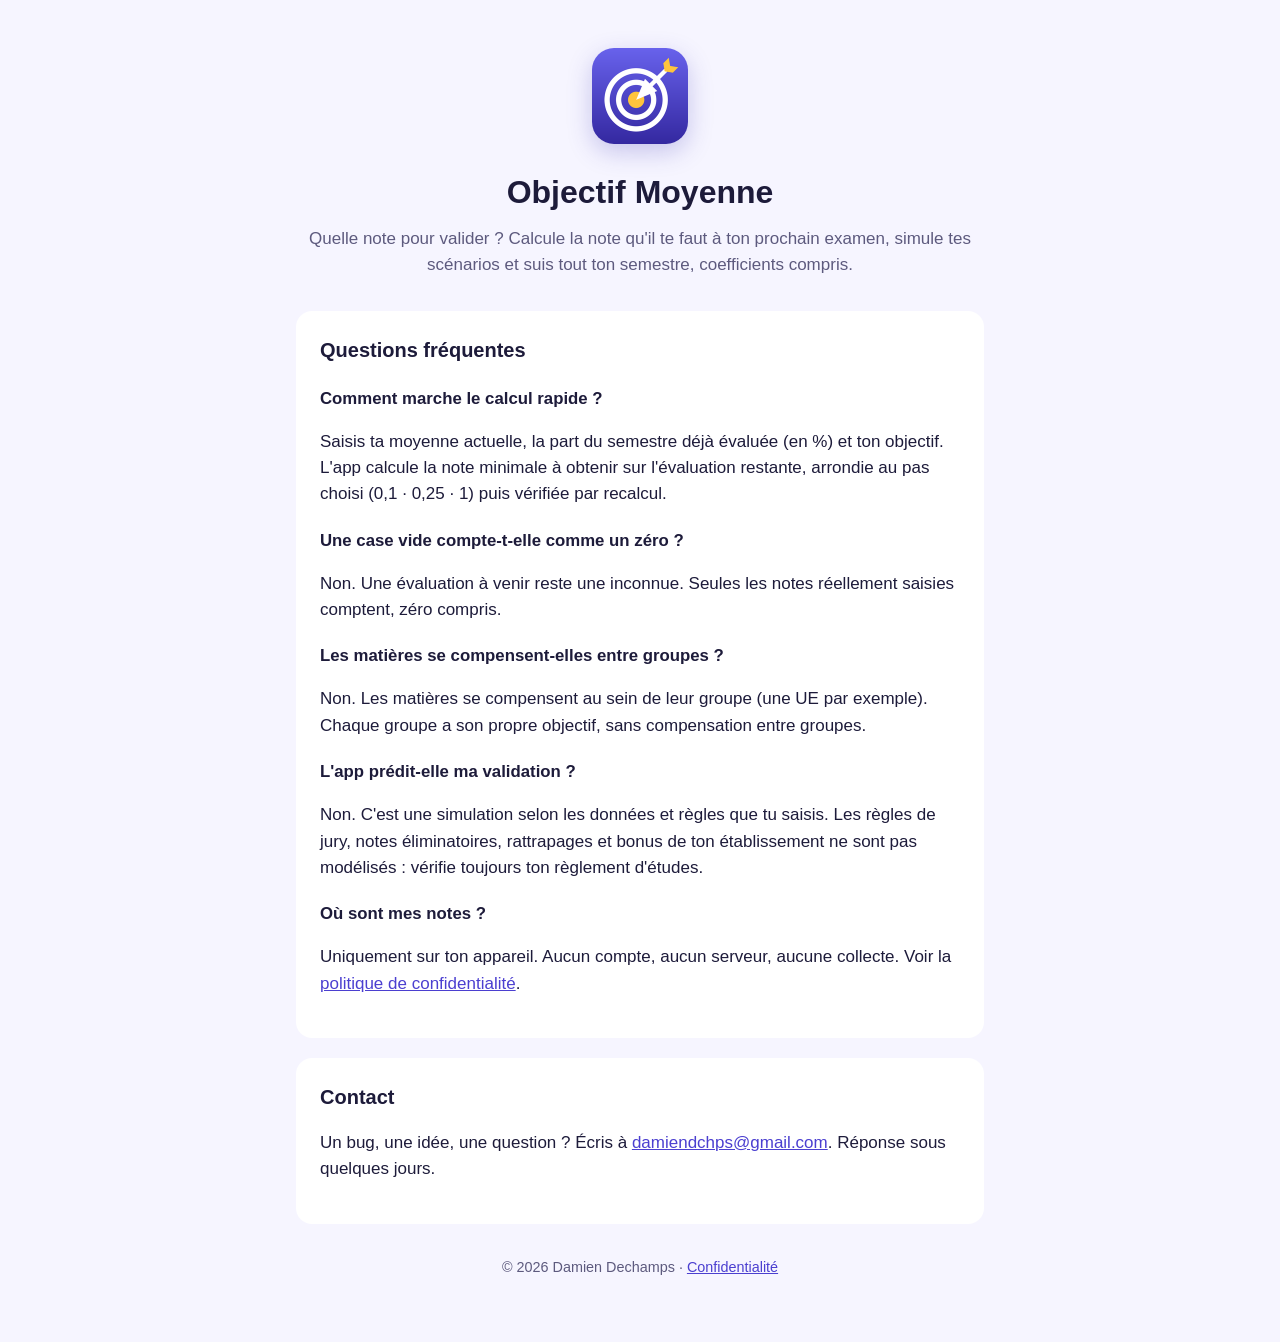
==== index.html @ 8d9603c2 "Pages assistance et confidentialité d'Objectif Moyenne Co-Authored-By: Claude Opus 5.5 <noreply@anth" ====
<!doctype html>
<html lang="fr">
<head>
<meta charset="utf-8">
<meta name="viewport" content="width=device-width, initial-scale=1">
<title>Objectif Moyenne · Assistance</title>
<meta name="description" content="Assistance de l'application iOS Objectif Moyenne : calcule la note qu'il te faut pour valider ton semestre.">
<link rel="stylesheet" href="style.css">
</head>
<body>
<main>
  <header>
    <img src="icon.png" alt="" width="96" height="96">
    <h1>Objectif Moyenne</h1>
    <p class="lead">Quelle note pour valider ? Calcule la note qu'il te faut à ton prochain examen, simule tes scénarios et suis tout ton semestre, coefficients compris.</p>
  </header>

  <section>
    <h2>Questions fréquentes</h2>
    <h3>Comment marche le calcul rapide ?</h3>
    <p>Saisis ta moyenne actuelle, la part du semestre déjà évaluée (en %) et ton objectif. L'app calcule la note minimale à obtenir sur l'évaluation restante, arrondie au pas choisi (0,1 · 0,25 · 1) puis vérifiée par recalcul.</p>
    <h3>Une case vide compte-t-elle comme un zéro ?</h3>
    <p>Non. Une évaluation à venir reste une inconnue. Seules les notes réellement saisies comptent, zéro compris.</p>
    <h3>Les matières se compensent-elles entre groupes ?</h3>
    <p>Non. Les matières se compensent au sein de leur groupe (une UE par exemple). Chaque groupe a son propre objectif, sans compensation entre groupes.</p>
    <h3>L'app prédit-elle ma validation ?</h3>
    <p>Non. C'est une simulation selon les données et règles que tu saisis. Les règles de jury, notes éliminatoires, rattrapages et bonus de ton établissement ne sont pas modélisés : vérifie toujours ton règlement d'études.</p>
    <h3>Où sont mes notes ?</h3>
    <p>Uniquement sur ton appareil. Aucun compte, aucun serveur, aucune collecte. Voir la <a href="confidentialite.html">politique de confidentialité</a>.</p>
  </section>

  <section>
    <h2>Contact</h2>
    <p>Un bug, une idée, une question ? Écris à <a href="mailto:damiendchps@gmail.com?subject=Objectif%20Moyenne">damiendchps@gmail.com</a>. Réponse sous quelques jours.</p>
  </section>

  <footer>© 2026 Damien Dechamps · <a href="confidentialite.html">Confidentialité</a></footer>
</main>
</body>
</html>
---- style.css ----
:root { --bg: #f6f5ff; --fg: #1d1b3a; --muted: #5d5a7e; --accent: #4b3fd0; --card: #fff; }
@media (prefers-color-scheme: dark) { :root { --bg: #121026; --fg: #eeecff; --muted: #a8a4cf; --accent: #9d95ff; --card: #1c1a36; } }
* { box-sizing: border-box; }
body { margin: 0; background: var(--bg); color: var(--fg); font: 17px/1.55 -apple-system, BlinkMacSystemFont, "Segoe UI", Roboto, sans-serif; }
main { max-width: 720px; margin: 0 auto; padding: 48px 16px 64px; }
header { text-align: center; margin-bottom: 32px; }
header img { border-radius: 22px; box-shadow: 0 8px 24px rgba(60, 50, 180, .25); }
h1 { font-size: 2rem; margin: 16px 0 8px; }
h2 { font-size: 1.25rem; margin: 0 0 12px; }
h3 { font-size: 1.05rem; margin: 20px 0 4px; }
.lead { color: var(--muted); margin: 0; }
section { background: var(--card); border-radius: 16px; padding: 24px; margin-bottom: 20px; }
a { color: var(--accent); }
ul { padding-left: 20px; }
footer { text-align: center; color: var(--muted); font-size: .9rem; margin-top: 32px; }
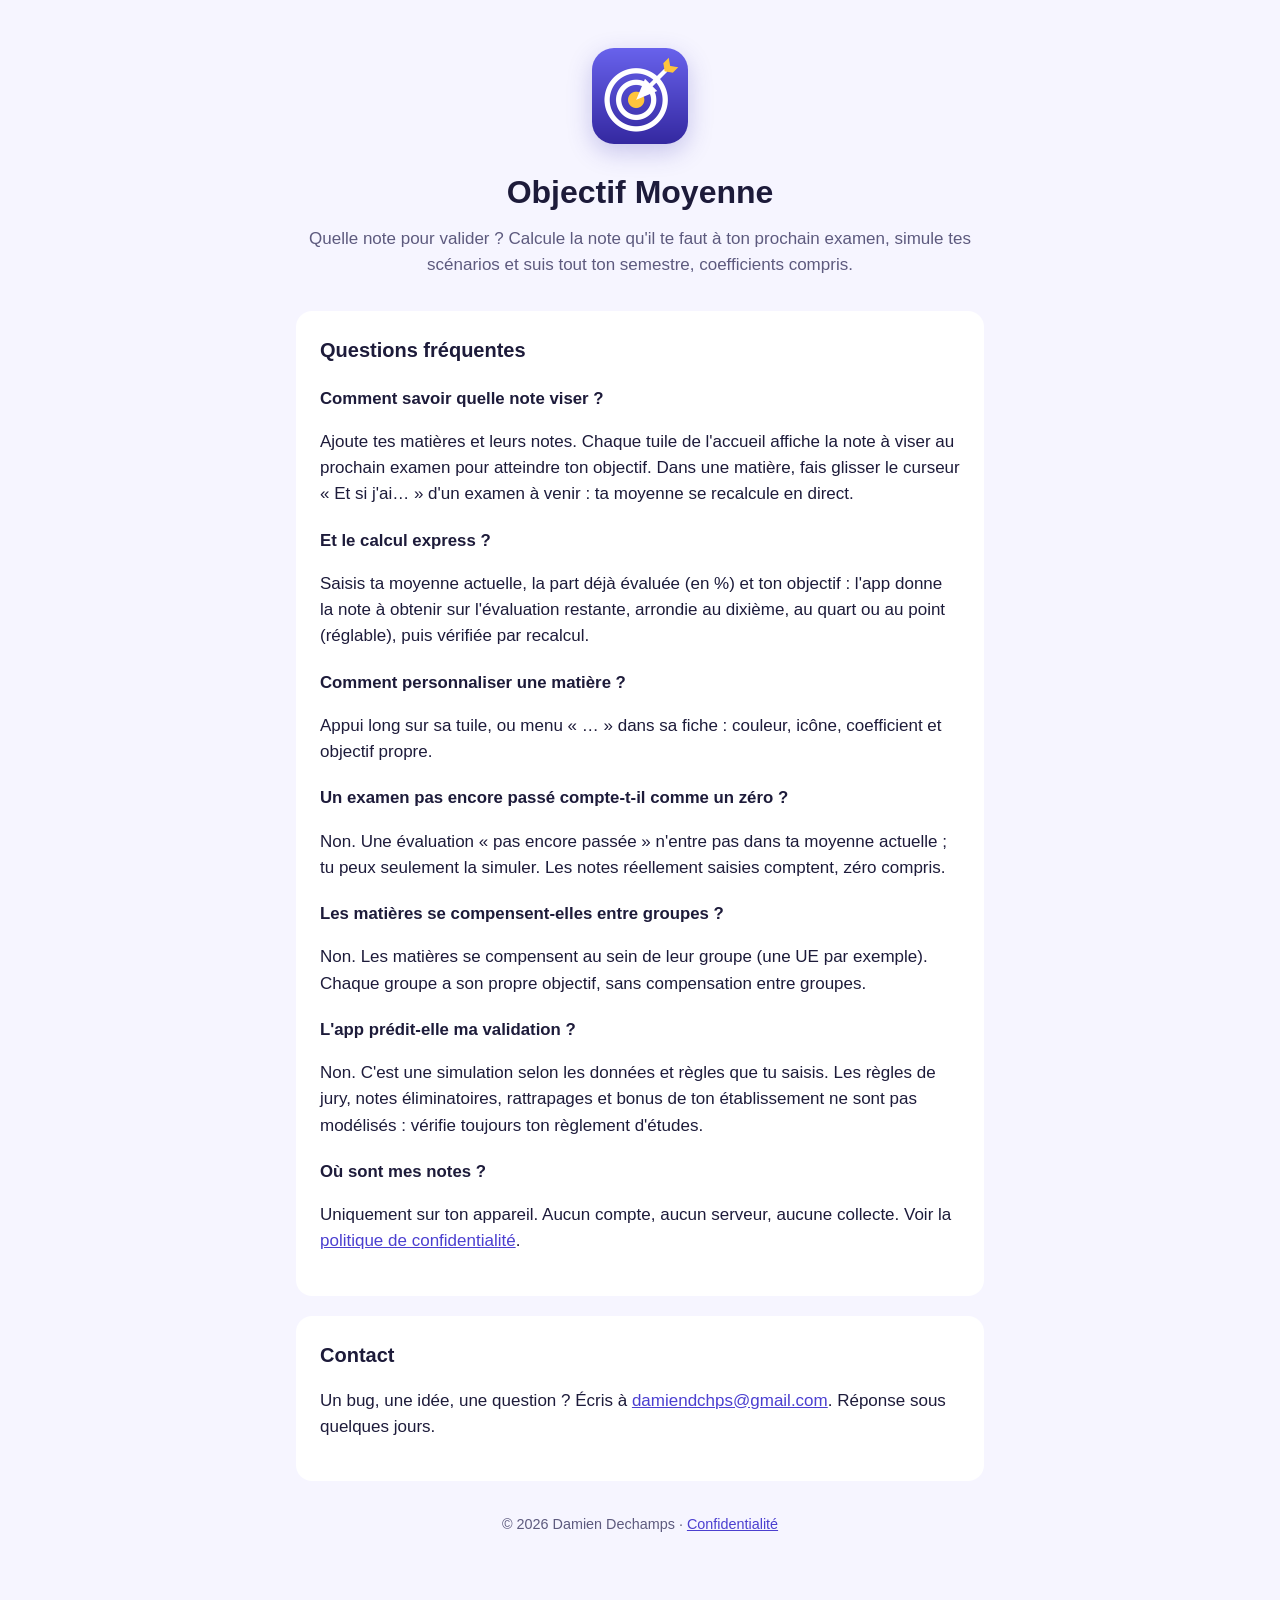
==== commit f95392c8: "Met la FAQ à jour pour la nouvelle interface (tuiles, curseur, calcul express) Co-Authored-By: Claud" ====
--- a/index.html
+++ b/index.html
@@ -17,10 +17,14 @@
 
   <section>
     <h2>Questions fréquentes</h2>
-    <h3>Comment marche le calcul rapide ?</h3>
-    <p>Saisis ta moyenne actuelle, la part du semestre déjà évaluée (en %) et ton objectif. L'app calcule la note minimale à obtenir sur l'évaluation restante, arrondie au pas choisi (0,1 · 0,25 · 1) puis vérifiée par recalcul.</p>
-    <h3>Une case vide compte-t-elle comme un zéro ?</h3>
-    <p>Non. Une évaluation à venir reste une inconnue. Seules les notes réellement saisies comptent, zéro compris.</p>
+    <h3>Comment savoir quelle note viser ?</h3>
+    <p>Ajoute tes matières et leurs notes. Chaque tuile de l'accueil affiche la note à viser au prochain examen pour atteindre ton objectif. Dans une matière, fais glisser le curseur « Et si j'ai… » d'un examen à venir : ta moyenne se recalcule en direct.</p>
+    <h3>Et le calcul express ?</h3>
+    <p>Saisis ta moyenne actuelle, la part déjà évaluée (en %) et ton objectif : l'app donne la note à obtenir sur l'évaluation restante, arrondie au dixième, au quart ou au point (réglable), puis vérifiée par recalcul.</p>
+    <h3>Comment personnaliser une matière ?</h3>
+    <p>Appui long sur sa tuile, ou menu « … » dans sa fiche : couleur, icône, coefficient et objectif propre.</p>
+    <h3>Un examen pas encore passé compte-t-il comme un zéro ?</h3>
+    <p>Non. Une évaluation « pas encore passée » n'entre pas dans ta moyenne actuelle ; tu peux seulement la simuler. Les notes réellement saisies comptent, zéro compris.</p>
     <h3>Les matières se compensent-elles entre groupes ?</h3>
     <p>Non. Les matières se compensent au sein de leur groupe (une UE par exemple). Chaque groupe a son propre objectif, sans compensation entre groupes.</p>
     <h3>L'app prédit-elle ma validation ?</h3>
